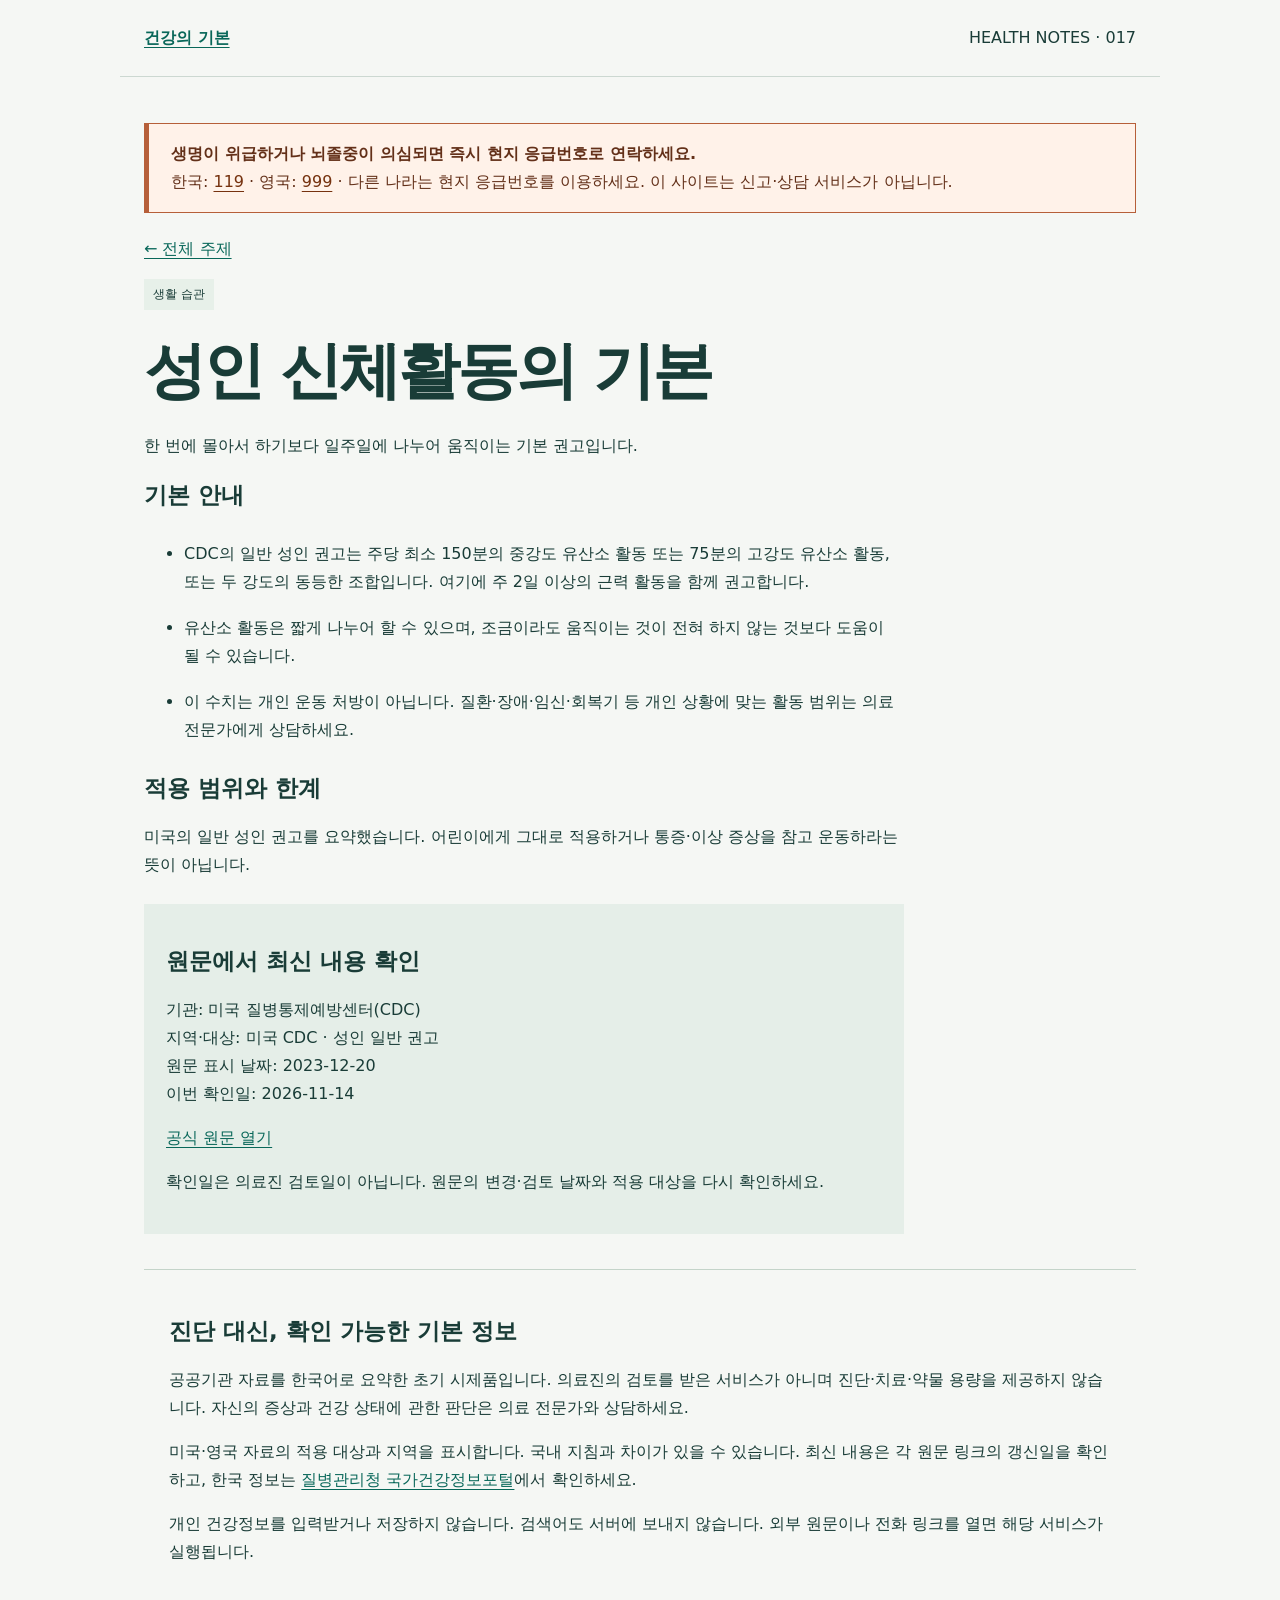
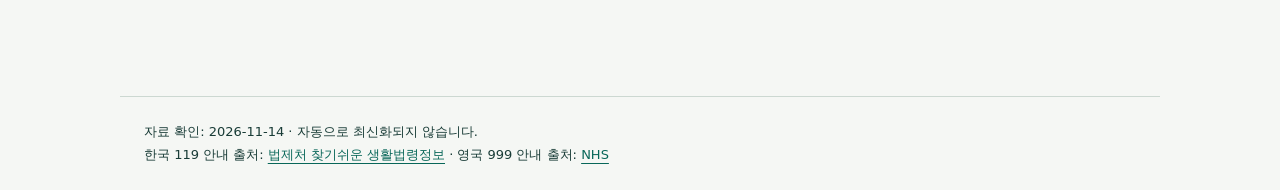
==== topics/adult-activity/index.html @ ac4a54f2 "Publish noindex health notes prototype with official source scope and emergency guidance" ====
<!doctype html><html lang="ko"><head><meta name="robots" content="noindex,nofollow"><meta charset="utf-8"><meta name="viewport" content="width=device-width,initial-scale=1"><meta name="description" content="공공보건기관 원문과 적용 지역을 표시하는 기초 건강 정보. 진단과 개인 치료 처방을 제공하지 않습니다."><title>성인 신체활동의 기본 | 건강의 기본</title><link rel="stylesheet" href="../../assets/style.css"></head><body><header><a href="../../index.html"><strong>건강의 기본</strong></a><span>HEALTH NOTES · 017</span></header><main><aside class="emergency" aria-label="응급 상황 안내"><strong>생명이 위급하거나 뇌졸중이 의심되면 즉시 현지 응급번호로 연락하세요.</strong><br>한국: <a href="tel:119">119</a> · 영국: <a href="tel:999">999</a> · 다른 나라는 현지 응급번호를 이용하세요. 이 사이트는 신고·상담 서비스가 아닙니다.</aside><article class="detail"><p><a href="../../index.html">← 전체 주제</a></p><span class="tag">생활 습관</span><h1>성인 신체활동의 기본</h1><p>한 번에 몰아서 하기보다 일주일에 나누어 움직이는 기본 권고입니다.</p><h2>기본 안내</h2><ul><li>CDC의 일반 성인 권고는 주당 최소 150분의 중강도 유산소 활동 또는 75분의 고강도 유산소 활동, 또는 두 강도의 동등한 조합입니다. 여기에 주 2일 이상의 근력 활동을 함께 권고합니다.</li><li>유산소 활동은 짧게 나누어 할 수 있으며, 조금이라도 움직이는 것이 전혀 하지 않는 것보다 도움이 될 수 있습니다.</li><li>이 수치는 개인 운동 처방이 아닙니다. 질환·장애·임신·회복기 등 개인 상황에 맞는 활동 범위는 의료 전문가에게 상담하세요.</li></ul><h2>적용 범위와 한계</h2><p>미국의 일반 성인 권고를 요약했습니다. 어린이에게 그대로 적용하거나 통증·이상 증상을 참고 운동하라는 뜻이 아닙니다.</p><div class="source"><h2>원문에서 최신 내용 확인</h2><p>기관: 미국 질병통제예방센터(CDC)<br>지역·대상: 미국 CDC · 성인 일반 권고<br>원문 표시 날짜: 2023-12-20<br>이번 확인일: 2026-11-14</p><a href="https://www.cdc.gov/physical-activity-basics/guidelines/adults.html">공식 원문 열기</a><p>확인일은 의료진 검토일이 아닙니다. 원문의 변경·검토 날짜와 적용 대상을 다시 확인하세요.</p></div></article><section class="policy"><h2>진단 대신, 확인 가능한 기본 정보</h2><p>공공기관 자료를 한국어로 요약한 초기 시제품입니다. 의료진의 검토를 받은 서비스가 아니며 진단·치료·약물 용량을 제공하지 않습니다. 자신의 증상과 건강 상태에 관한 판단은 의료 전문가와 상담하세요.</p><p>미국·영국 자료의 적용 대상과 지역을 표시합니다. 국내 지침과 차이가 있을 수 있습니다. 최신 내용은 각 원문 링크의 갱신일을 확인하고, 한국 정보는 <a href="https://health.kdca.go.kr/">질병관리청 국가건강정보포털</a>에서 확인하세요.</p><p>개인 건강정보를 입력받거나 저장하지 않습니다. 검색어도 서버에 보내지 않습니다. 외부 원문이나 전화 링크를 열면 해당 서비스가 실행됩니다.</p></section></main><footer>자료 확인: 2026-11-14 · 자동으로 최신화되지 않습니다.<br>한국 119 안내 출처: <a href="https://www.easylaw.go.kr/CSP/EasyLawInfoR.laf?csmSeq=906&amp;easySeq=1692&amp;search_put=">법제처 찾기쉬운 생활법령정보</a> · 영국 999 안내 출처: <a href="https://www.nhs.uk/conditions/stroke/symptoms/">NHS</a></footer></body></html>
---- assets/style.css ----
*{box-sizing:border-box}[hidden]{display:none!important}body{margin:0;background:#f5f7f4;color:#193c37;font:16px/1.75 system-ui,sans-serif}header,main,footer{max-width:1040px;margin:auto;padding:24px}a{color:#086759;text-underline-offset:4px}a:hover{color:#073b32}:focus-visible{outline:3px solid #bb571a;outline-offset:4px}header{display:flex;justify-content:space-between;gap:20px;border-bottom:1px solid #ccd8d1}h1{font-size:clamp(34px,5vw,62px);line-height:1.2;letter-spacing:-.05em;margin:24px 0}h2{font-size:23px;line-height:1.4}.hero{max-width:740px;padding:28px 0}.kicker{font-size:12px;letter-spacing:.15em;color:#47776b}.muted,small{color:#536b64}.emergency{border:1px solid #b65f39;border-left:5px solid #b65f39;padding:16px 22px;background:#fff2e9;margin:22px 0;color:#633019}.emergency a{color:#76320f}form{display:grid;grid-template-columns:2fr 1fr auto;gap:18px;padding:20px;background:#e5eee8}label{font-size:13px;display:block}input,select,button{font:inherit;border:1px solid #8ba59b;background:white;color:#193c37;padding:12px;width:100%;min-width:0;border-radius:4px}button{background:#176a57;color:white;align-self:end;cursor:pointer}.grid{display:grid;grid-template-columns:repeat(3,minmax(0,1fr));gap:18px}.card{padding:25px;background:white;border:1px solid #d5e0d8;border-radius:8px}.tag{font-size:12px;background:#e7f0e9;padding:5px 9px;display:inline-block}.card p{font-size:14px}.policy{margin:35px 0;padding:25px;border-top:1px solid #c4d4c9}.detail{max-width:760px}.detail li{padding:9px 0}.source{background:#e5eee8;padding:22px;margin:25px 0}footer{border-top:1px solid #ccd8d1;font-size:13px;margin-top:30px}p,a,li{overflow-wrap:anywhere}@media(max-width:700px){.grid{grid-template-columns:1fr}form{grid-template-columns:1fr}.hero{padding-top:8px}header,main,footer{padding:18px}header{font-size:13px}}
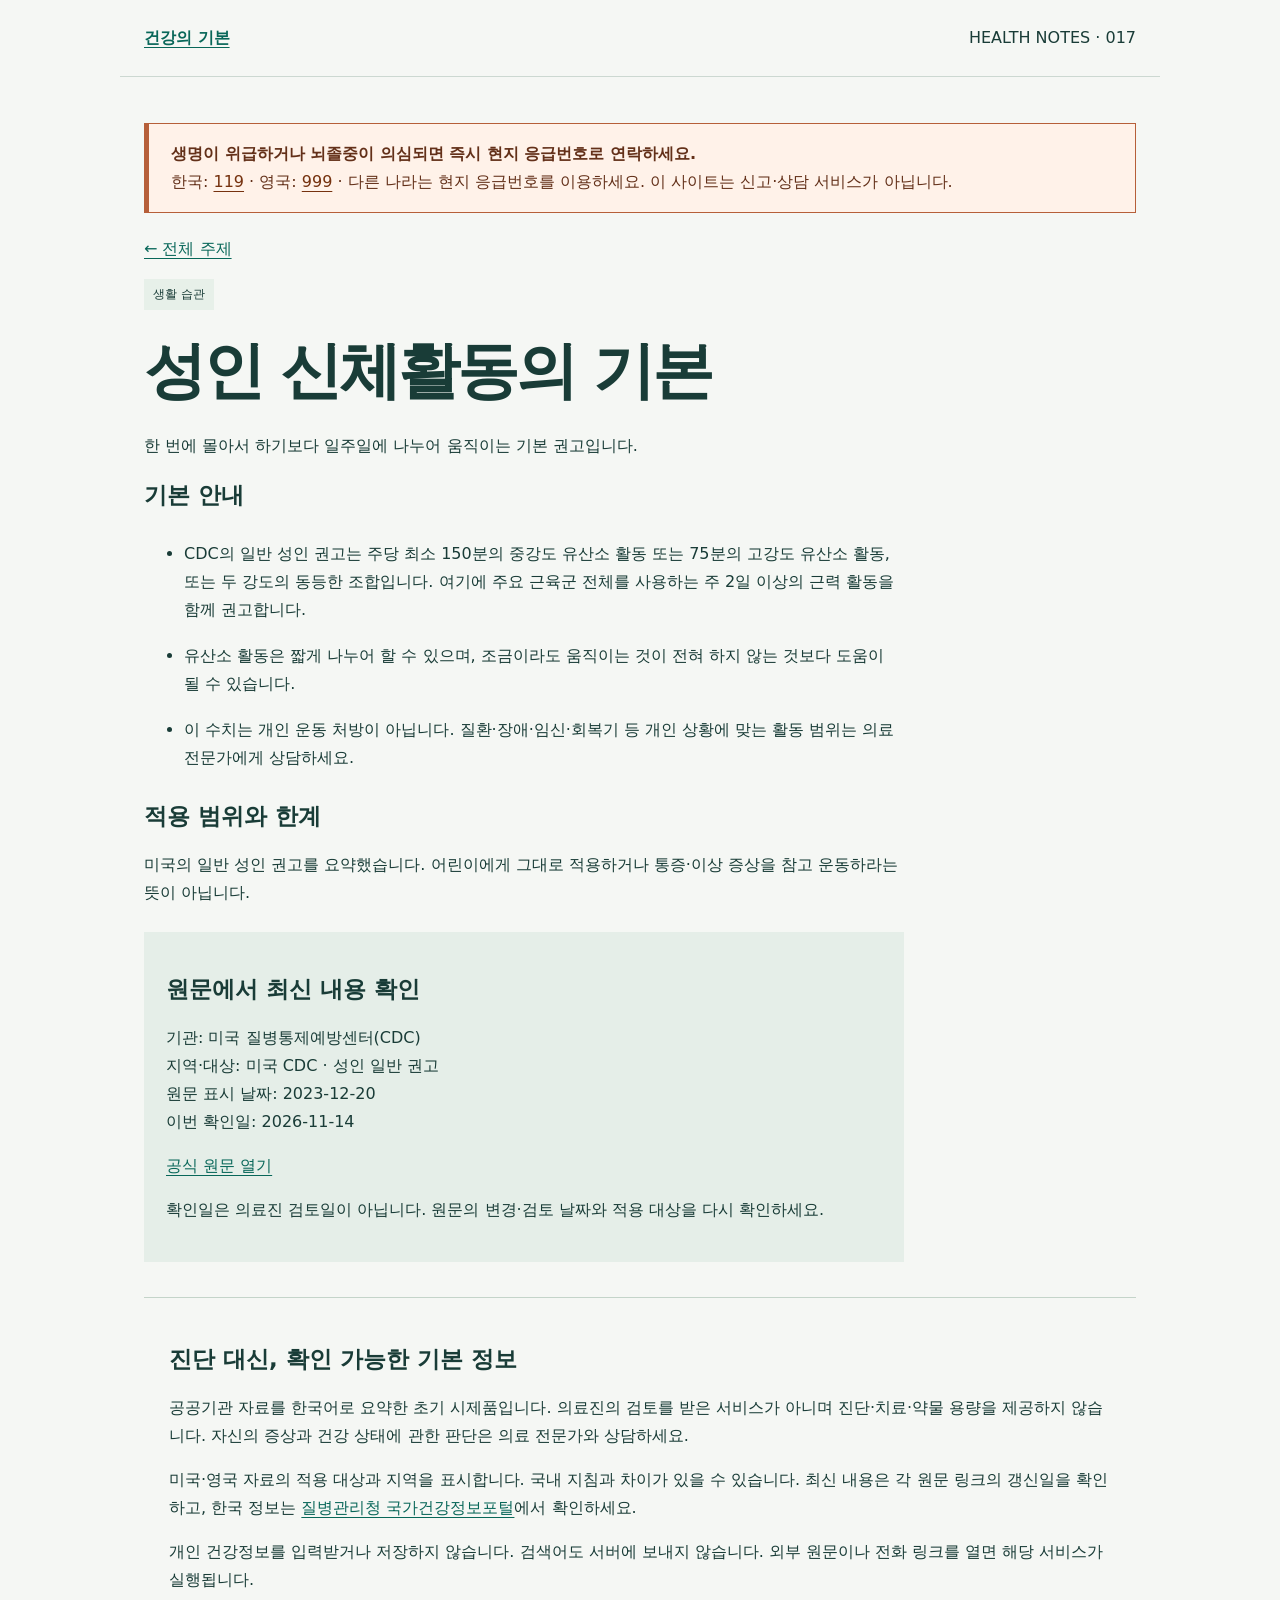
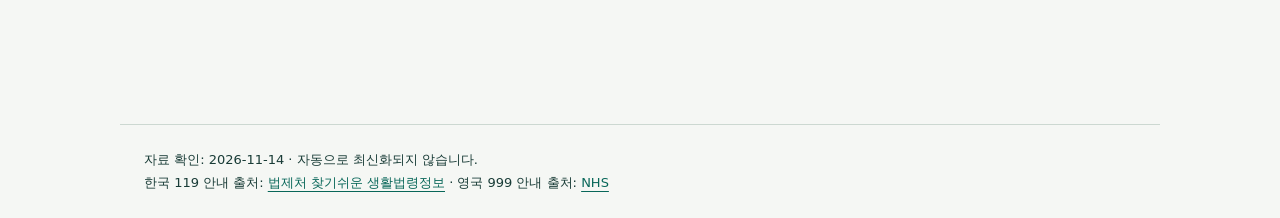
==== commit 2d2ad420: "Improve access to reviewed public health sources and scope filters" ====
--- a/topics/adult-activity/index.html
+++ b/topics/adult-activity/index.html
@@ -1 +1 @@
-<!doctype html><html lang="ko"><head><meta name="robots" content="noindex,nofollow"><meta charset="utf-8"><meta name="viewport" content="width=device-width,initial-scale=1"><meta name="description" content="공공보건기관 원문과 적용 지역을 표시하는 기초 건강 정보. 진단과 개인 치료 처방을 제공하지 않습니다."><title>성인 신체활동의 기본 | 건강의 기본</title><link rel="stylesheet" href="../../assets/style.css"></head><body><header><a href="../../index.html"><strong>건강의 기본</strong></a><span>HEALTH NOTES · 017</span></header><main><aside class="emergency" aria-label="응급 상황 안내"><strong>생명이 위급하거나 뇌졸중이 의심되면 즉시 현지 응급번호로 연락하세요.</strong><br>한국: <a href="tel:119">119</a> · 영국: <a href="tel:999">999</a> · 다른 나라는 현지 응급번호를 이용하세요. 이 사이트는 신고·상담 서비스가 아닙니다.</aside><article class="detail"><p><a href="../../index.html">← 전체 주제</a></p><span class="tag">생활 습관</span><h1>성인 신체활동의 기본</h1><p>한 번에 몰아서 하기보다 일주일에 나누어 움직이는 기본 권고입니다.</p><h2>기본 안내</h2><ul><li>CDC의 일반 성인 권고는 주당 최소 150분의 중강도 유산소 활동 또는 75분의 고강도 유산소 활동, 또는 두 강도의 동등한 조합입니다. 여기에 주 2일 이상의 근력 활동을 함께 권고합니다.</li><li>유산소 활동은 짧게 나누어 할 수 있으며, 조금이라도 움직이는 것이 전혀 하지 않는 것보다 도움이 될 수 있습니다.</li><li>이 수치는 개인 운동 처방이 아닙니다. 질환·장애·임신·회복기 등 개인 상황에 맞는 활동 범위는 의료 전문가에게 상담하세요.</li></ul><h2>적용 범위와 한계</h2><p>미국의 일반 성인 권고를 요약했습니다. 어린이에게 그대로 적용하거나 통증·이상 증상을 참고 운동하라는 뜻이 아닙니다.</p><div class="source"><h2>원문에서 최신 내용 확인</h2><p>기관: 미국 질병통제예방센터(CDC)<br>지역·대상: 미국 CDC · 성인 일반 권고<br>원문 표시 날짜: 2023-12-20<br>이번 확인일: 2026-11-14</p><a href="https://www.cdc.gov/physical-activity-basics/guidelines/adults.html">공식 원문 열기</a><p>확인일은 의료진 검토일이 아닙니다. 원문의 변경·검토 날짜와 적용 대상을 다시 확인하세요.</p></div></article><section class="policy"><h2>진단 대신, 확인 가능한 기본 정보</h2><p>공공기관 자료를 한국어로 요약한 초기 시제품입니다. 의료진의 검토를 받은 서비스가 아니며 진단·치료·약물 용량을 제공하지 않습니다. 자신의 증상과 건강 상태에 관한 판단은 의료 전문가와 상담하세요.</p><p>미국·영국 자료의 적용 대상과 지역을 표시합니다. 국내 지침과 차이가 있을 수 있습니다. 최신 내용은 각 원문 링크의 갱신일을 확인하고, 한국 정보는 <a href="https://health.kdca.go.kr/">질병관리청 국가건강정보포털</a>에서 확인하세요.</p><p>개인 건강정보를 입력받거나 저장하지 않습니다. 검색어도 서버에 보내지 않습니다. 외부 원문이나 전화 링크를 열면 해당 서비스가 실행됩니다.</p></section></main><footer>자료 확인: 2026-11-14 · 자동으로 최신화되지 않습니다.<br>한국 119 안내 출처: <a href="https://www.easylaw.go.kr/CSP/EasyLawInfoR.laf?csmSeq=906&amp;easySeq=1692&amp;search_put=">법제처 찾기쉬운 생활법령정보</a> · 영국 999 안내 출처: <a href="https://www.nhs.uk/conditions/stroke/symptoms/">NHS</a></footer></body></html>+<!doctype html><html lang="ko"><head><meta charset="utf-8"><meta name="robots" content="noindex,nofollow"><meta name="viewport" content="width=device-width,initial-scale=1"><meta name="description" content="공공보건기관 원문과 적용 지역을 표시하는 기초 건강 정보. 진단과 개인 치료 처방을 제공하지 않습니다."><title>성인 신체활동의 기본 | 건강의 기본</title><link rel="stylesheet" href="../../assets/style.v2.css"></head><body><header><a href="../../index.html"><strong>건강의 기본</strong></a><span>HEALTH NOTES · 017</span></header><main><aside class="emergency" aria-label="응급 상황 안내"><strong>생명이 위급하거나 뇌졸중이 의심되면 즉시 현지 응급번호로 연락하세요.</strong><br>한국: <a href="tel:119">119</a> · 영국: <a href="tel:999">999</a> · 다른 나라는 현지 응급번호를 이용하세요. 이 사이트는 신고·상담 서비스가 아닙니다.</aside><article class="detail"><p><a href="../../index.html">← 전체 주제</a></p><span class="tag">생활 습관</span><h1>성인 신체활동의 기본</h1><p>한 번에 몰아서 하기보다 일주일에 나누어 움직이는 기본 권고입니다.</p><h2>기본 안내</h2><ul><li>CDC의 일반 성인 권고는 주당 최소 150분의 중강도 유산소 활동 또는 75분의 고강도 유산소 활동, 또는 두 강도의 동등한 조합입니다. 여기에 주요 근육군 전체를 사용하는 주 2일 이상의 근력 활동을 함께 권고합니다.</li><li>유산소 활동은 짧게 나누어 할 수 있으며, 조금이라도 움직이는 것이 전혀 하지 않는 것보다 도움이 될 수 있습니다.</li><li>이 수치는 개인 운동 처방이 아닙니다. 질환·장애·임신·회복기 등 개인 상황에 맞는 활동 범위는 의료 전문가에게 상담하세요.</li></ul><h2>적용 범위와 한계</h2><p>미국의 일반 성인 권고를 요약했습니다. 어린이에게 그대로 적용하거나 통증·이상 증상을 참고 운동하라는 뜻이 아닙니다.</p><div class="source"><h2>원문에서 최신 내용 확인</h2><p>기관: 미국 질병통제예방센터(CDC)<br>지역·대상: 미국 CDC · 성인 일반 권고<br>원문 표시 날짜: 2023-12-20<br>이번 확인일: 2026-11-14</p><a href="https://www.cdc.gov/physical-activity-basics/guidelines/adults.html">공식 원문 열기</a><p>확인일은 의료진 검토일이 아닙니다. 원문의 변경·검토 날짜와 적용 대상을 다시 확인하세요.</p></div></article><section class="policy"><h2>진단 대신, 확인 가능한 기본 정보</h2><p>공공기관 자료를 한국어로 요약한 초기 시제품입니다. 의료진의 검토를 받은 서비스가 아니며 진단·치료·약물 용량을 제공하지 않습니다. 자신의 증상과 건강 상태에 관한 판단은 의료 전문가와 상담하세요.</p><p>미국·영국 자료의 적용 대상과 지역을 표시합니다. 국내 지침과 차이가 있을 수 있습니다. 최신 내용은 각 원문 링크의 갱신일을 확인하고, 한국 정보는 <a href="https://health.kdca.go.kr/">질병관리청 국가건강정보포털</a>에서 확인하세요.</p><p>개인 건강정보를 입력받거나 저장하지 않습니다. 검색어도 서버에 보내지 않습니다. 외부 원문이나 전화 링크를 열면 해당 서비스가 실행됩니다.</p></section></main><footer>자료 확인: 2026-11-14 · 자동으로 최신화되지 않습니다.<br>한국 119 안내 출처: <a href="https://www.easylaw.go.kr/CSP/EasyLawInfoR.laf?csmSeq=906&amp;easySeq=1692&amp;search_put=">법제처 찾기쉬운 생활법령정보</a> · 영국 999 안내 출처: <a href="https://www.nhs.uk/conditions/stroke/symptoms/">NHS</a></footer></body></html>
--- a/assets/style.v2.css
+++ b/assets/style.v2.css
@@ -0,0 +1,3 @@
+*{box-sizing:border-box}[hidden]{display:none!important}body{margin:0;background:#f5f7f4;color:#193c37;font:16px/1.75 system-ui,sans-serif}header,main,footer{max-width:1040px;margin:auto;padding:24px}a{color:#086759;text-underline-offset:4px}a:hover{color:#073b32}:focus-visible{outline:3px solid #bb571a;outline-offset:4px}header{display:flex;justify-content:space-between;gap:20px;border-bottom:1px solid #ccd8d1}h1{font-size:clamp(34px,5vw,62px);line-height:1.2;letter-spacing:-.05em;margin:24px 0}h2{font-size:23px;line-height:1.4}.hero{max-width:740px;padding:28px 0}.kicker{font-size:12px;letter-spacing:.15em;color:#47776b}.muted,small{color:#536b64}.emergency{border:1px solid #b65f39;border-left:5px solid #b65f39;padding:16px 22px;background:#fff2e9;margin:22px 0;color:#633019}.emergency a{color:#76320f}form{display:grid;grid-template-columns:2fr 1fr auto;gap:18px;padding:20px;background:#e5eee8}label{font-size:13px;display:block}input,select,button{font:inherit;border:1px solid #8ba59b;background:white;color:#193c37;padding:12px;width:100%;min-width:0;border-radius:4px}button{background:#176a57;color:white;align-self:end;cursor:pointer}.grid{display:grid;grid-template-columns:repeat(3,minmax(0,1fr));gap:18px}.card{padding:25px;background:white;border:1px solid #d5e0d8;border-radius:8px}.tag{font-size:12px;background:#e7f0e9;padding:5px 9px;display:inline-block}.card p{font-size:14px}.policy{margin:35px 0;padding:25px;border-top:1px solid #c4d4c9}.detail{max-width:760px}.detail li{padding:9px 0}.source{background:#e5eee8;padding:22px;margin:25px 0}footer{border-top:1px solid #ccd8d1;font-size:13px;margin-top:30px}p,a,li{overflow-wrap:anywhere}@media(max-width:700px){.grid{grid-template-columns:1fr}form{grid-template-columns:1fr}.hero{padding-top:8px}header,main,footer{padding:18px}header{font-size:13px}}
+
+form{grid-template-columns:2fr 1fr 1fr auto}summary{cursor:pointer;font-weight:600}details p{font-size:14px}@media(max-width:700px){form{grid-template-columns:1fr}}
